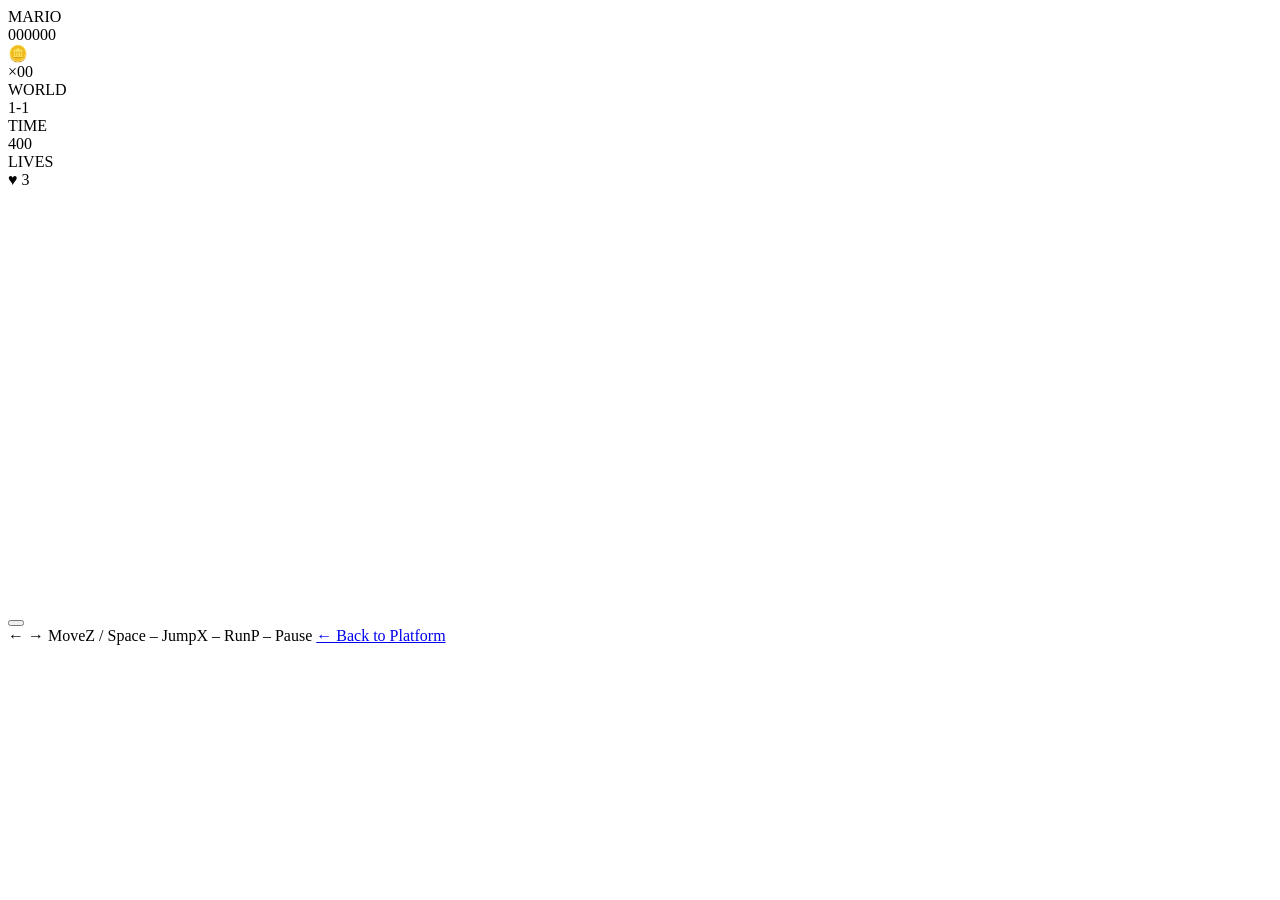
==== game.html @ 4ecad74c "Add files via upload" ====
<!DOCTYPE html>
<html lang="en">
<head>
<meta charset="UTF-8"/>
<meta name="viewport" content="width=device-width,initial-scale=1"/>
<title>Super Mario Bros – NimbuPlay</title>
<meta name="description" content="Play Super Mario Bros instantly in your browser on NimbuPlay cloud gaming."/>
<link rel="preconnect" href="https://fonts.googleapis.com"/>
<link href="https://fonts.googleapis.com/css2?family=Press+Start+2P&display=swap" rel="stylesheet"/>
<link rel="stylesheet" href="css/game.css"/>
</head>
<body>
<div id="wrapper">
  <div id="hud">
    <div class="hud-block"><div class="hud-label">MARIO</div><div class="hud-val" id="hScore">000000</div></div>
    <div class="hud-block"><div class="hud-label">🪙</div><div class="hud-val" id="hCoins">×00</div></div>
    <div class="hud-block"><div class="hud-label">WORLD</div><div class="hud-val" id="hWorld">1-1</div></div>
    <div class="hud-block"><div class="hud-label">TIME</div><div class="hud-val" id="hTime">400</div></div>
    <div class="hud-block"><div class="hud-label">LIVES</div><div class="hud-val" id="hLives">♥ 3</div></div>
  </div>
  <div id="canvasWrap">
    <canvas id="gc" width="800" height="416"></canvas>
    <div id="overlay" class="hidden">
      <div id="overlayBox">
        <div id="overlayTitle"></div>
        <div id="overlayMsg"></div>
        <button id="overlayBtn" onclick="overlayAction()"></button>
      </div>
    </div>
  </div>
  <div id="controls">
    <span>← → Move</span><span>Z / Space – Jump</span><span>X – Run</span><span>P – Pause</span>
    <a href="index.html" id="backBtn">← Back to Platform</a>
  </div>
</div>
<script src="js/game.js"></script>
</body>
</html>
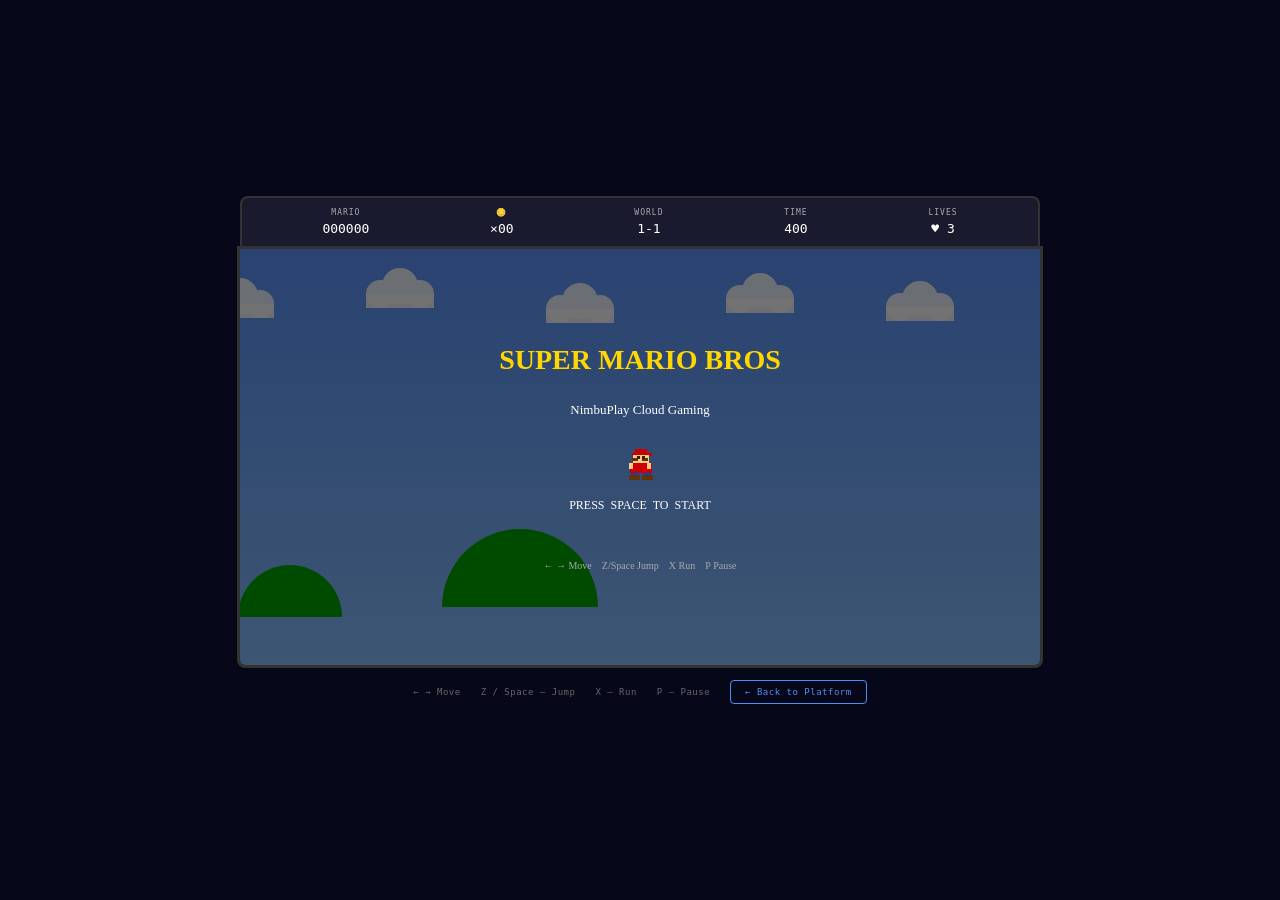
==== commit 286f0686: "Update project files and add localhost server launcher scripts" ====
--- a/game.html
+++ b/game.html
@@ -7,7 +7,7 @@
 <meta name="description" content="Play Super Mario Bros instantly in your browser on NimbuPlay cloud gaming."/>
 <link rel="preconnect" href="https://fonts.googleapis.com"/>
 <link href="https://fonts.googleapis.com/css2?family=Press+Start+2P&display=swap" rel="stylesheet"/>
-<link rel="stylesheet" href="css/game.css"/>
+<link rel="stylesheet" href="game.css"/>
 </head>
 <body>
 <div id="wrapper">
@@ -33,6 +33,6 @@
     <a href="index.html" id="backBtn">← Back to Platform</a>
   </div>
 </div>
-<script src="js/game.js"></script>
+<script src="game.js"></script>
 </body>
 </html>
--- a/game.css
+++ b/game.css
@@ -0,0 +1,42 @@
+*{box-sizing:border-box;margin:0;padding:0}
+body{background:#07071a;display:flex;justify-content:center;align-items:center;min-height:100vh;font-family:'Press Start 2P',monospace;}
+#wrapper{display:flex;flex-direction:column;align-items:center;gap:0;width:800px;}
+#hud{
+  width:100%;background:#1a1a2e;border:2px solid #333;border-bottom:none;
+  display:flex;justify-content:space-around;align-items:center;padding:10px 20px;
+  border-radius:8px 8px 0 0;
+}
+.hud-block{text-align:center;}
+.hud-label{font-size:8px;color:#aaa;margin-bottom:4px;letter-spacing:1px;}
+.hud-val{font-size:13px;color:#fff;}
+#canvasWrap{position:relative;border:3px solid #333;border-radius:0 0 8px 8px;overflow:hidden;line-height:0;}
+#gc{display:block;image-rendering:pixelated;}
+#controls{
+  margin-top:12px;display:flex;gap:20px;flex-wrap:wrap;justify-content:center;
+  font-size:9px;color:#666;letter-spacing:0.5px;align-items:center;
+}
+#backBtn{
+  color:#4f8ef7;text-decoration:none;font-size:9px;padding:6px 14px;
+  border:1px solid #4f8ef7;border-radius:4px;transition:all .2s;
+}
+#backBtn:hover{background:#4f8ef7;color:#000;}
+#overlay{
+  position:absolute;inset:0;background:rgba(0,0,0,.75);
+  display:flex;align-items:center;justify-content:center;
+  backdrop-filter:blur(4px);
+}
+#overlay.hidden{display:none;}
+#overlayBox{
+  background:#1a1a2e;border:3px solid #4f8ef7;border-radius:12px;
+  padding:40px 50px;text-align:center;
+  box-shadow:0 0 60px rgba(79,142,247,.4);
+}
+#overlayTitle{font-size:20px;color:#ffd700;margin-bottom:16px;line-height:1.5;}
+#overlayMsg{font-size:10px;color:#aaa;margin-bottom:28px;line-height:1.8;}
+#overlayBtn{
+  font-family:'Press Start 2P',monospace;font-size:11px;
+  background:linear-gradient(135deg,#4f8ef7,#7b5fff);color:#fff;
+  border:none;border-radius:6px;padding:14px 30px;cursor:pointer;
+  transition:all .2s;letter-spacing:1px;
+}
+#overlayBtn:hover{transform:translateY(-2px);box-shadow:0 8px 20px rgba(79,142,247,.5);}
